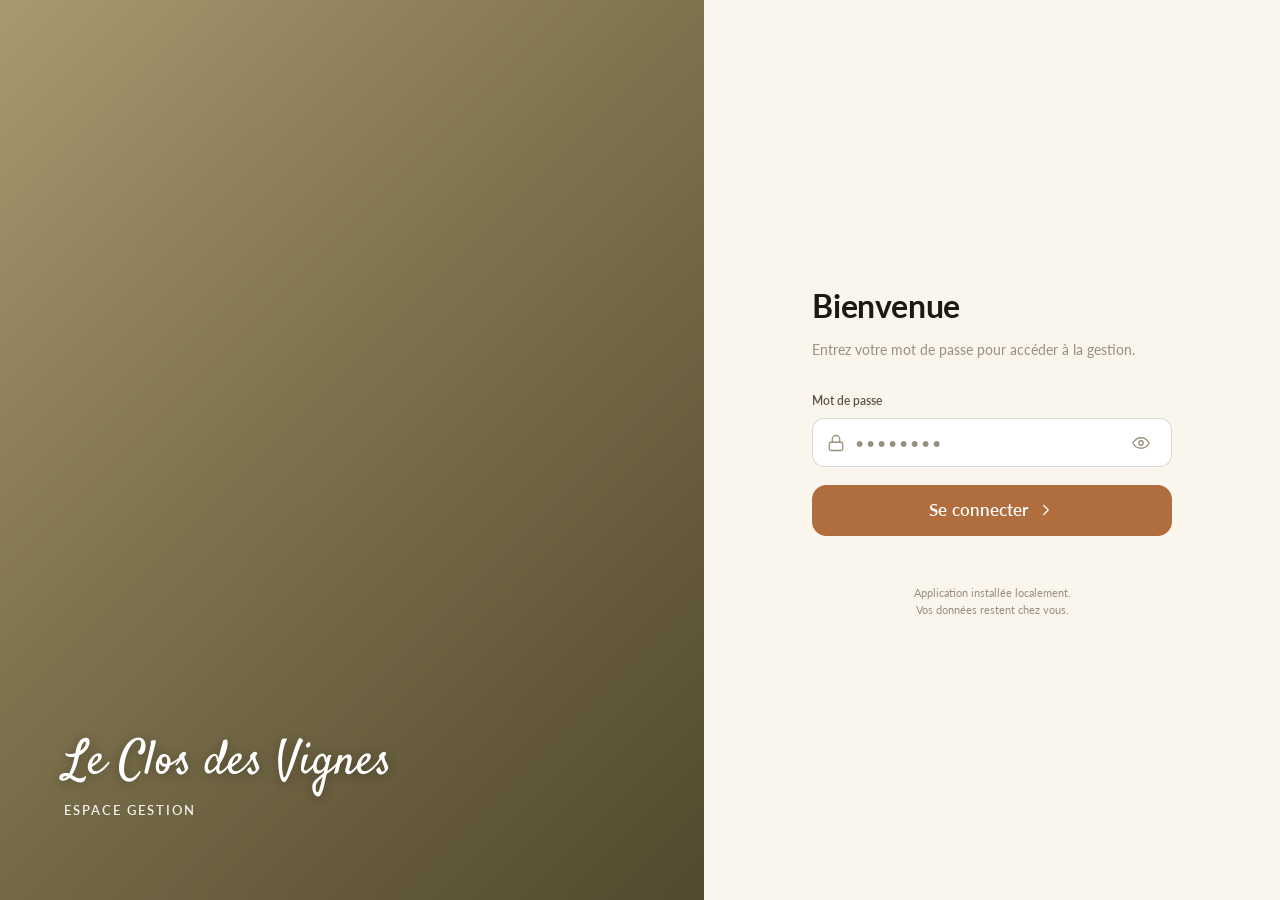
==== login.html @ d7082df6 "Phase B — performance: init DB unique, session lecture seule, CSS par page - ensure_database: flag _" ====
<!DOCTYPE html>
<html lang="fr">
  <head>
    <meta charset="UTF-8" />
    <meta name="viewport" content="width=device-width, initial-scale=1.0, viewport-fit=cover" />
    <title>Accès gestion</title>
    <link rel="icon" type="image/png" href="/favicon.png" />
    <link rel="apple-touch-icon" href="/favicon.png" />
    <meta name="apple-mobile-web-app-title" content="Le Clos des Vignes" />
    <script>document.documentElement.setAttribute('data-palette', localStorage.getItem('lcdv.palette') || 'vignes');</script>
    <link rel="preconnect" href="https://fonts.googleapis.com" />
    <link rel="preconnect" href="https://fonts.gstatic.com" crossorigin />
    <link href="https://fonts.googleapis.com/css2?family=Satisfy&family=Lato:wght@300;400;500;600;700;900&display=swap" rel="stylesheet" />
    <link rel="stylesheet" href="/css/tokens.css" />
    <link rel="stylesheet" href="/css/base.css" />
    <link rel="stylesheet" href="/css/components.css" />
    <link rel="stylesheet" href="/css/login.css" />
  </head>
  <body class="login-body">
    <div class="login-layout">
      <aside class="login-hero">
        <div class="login-hero-image" id="login-hero-image" aria-hidden="true"></div>
        <div class="login-hero-overlay" aria-hidden="true"></div>
        <div class="login-hero-content">
          <span class="brand login-hero-brand" id="login-property-name">Le Clos des Vignes</span>
          <p class="login-hero-eyebrow">Espace gestion</p>
        </div>
      </aside>
      <main class="login-main">
        <div class="login-card">
          <h1 class="login-title">Bienvenue</h1>
          <p class="login-meta">Entrez votre mot de passe pour accéder à la gestion.</p>
          <form id="login-form" class="login-form" autocomplete="on">
            <label class="field login-field">
              <span class="field-label">Mot de passe</span>
              <span class="login-password-wrap">
                <svg class="login-password-leading" width="18" height="18" viewBox="0 0 24 24" fill="none" stroke="currentColor" stroke-width="1.7" stroke-linecap="round" stroke-linejoin="round" aria-hidden="true"><rect x="3" y="11" width="18" height="11" rx="2"/><path d="M7 11V7a5 5 0 0110 0v4"/></svg>
                <input id="admin-password" type="password" autocomplete="current-password" required class="field-input login-password-input" placeholder="••••••••" />
                <button type="button" class="login-password-toggle" id="toggle-password" aria-label="Afficher le mot de passe">
                  <svg width="18" height="18" viewBox="0 0 24 24" fill="none" stroke="currentColor" stroke-width="1.7" stroke-linecap="round" stroke-linejoin="round" aria-hidden="true"><path d="M1 12s4-7 11-7 11 7 11 7-4 7-11 7-11-7-11-7z"/><circle cx="12" cy="12" r="3"/></svg>
                </button>
              </span>
            </label>
            <button class="btn btn-primary btn-lg btn-full" type="submit">
              <span>Se connecter</span>
              <svg width="18" height="18" viewBox="0 0 24 24" fill="none" stroke="currentColor" stroke-width="1.7" stroke-linecap="round" stroke-linejoin="round" aria-hidden="true"><path d="M9 6l6 6-6 6"/></svg>
            </button>
          </form>
          <p class="login-footnote">Application installée localement.<br />Vos données restent chez vous.</p>
        </div>
      </main>
    </div>
    <div id="toast" class="toast" aria-live="polite"></div>
    <script>
      const loginElements = {
        form: document.getElementById("login-form"),
        password: document.getElementById("admin-password"),
        togglePassword: document.getElementById("toggle-password"),
        toast: document.getElementById("toast"),
        propertyName: document.getElementById("login-property-name"),
        heroImage: document.getElementById("login-hero-image"),
      };

      let toastTimeoutId = null;
      function showLoginToast(message, isError = false) {
        loginElements.toast.textContent = message;
        loginElements.toast.classList.remove("is-error", "is-success");
        if (isError) loginElements.toast.classList.add("is-error");
        loginElements.toast.classList.add("visible");
        window.clearTimeout(toastTimeoutId);
        toastTimeoutId = window.setTimeout(() => {
          loginElements.toast.classList.remove("visible");
        }, 3200);
      }

      loginElements.togglePassword.addEventListener("click", () => {
        const isPwd = loginElements.password.type === "password";
        loginElements.password.type = isPwd ? "text" : "password";
        loginElements.togglePassword.setAttribute(
          "aria-label",
          isPwd ? "Masquer le mot de passe" : "Afficher le mot de passe",
        );
        loginElements.password.focus();
      });

      loginElements.form.addEventListener("submit", async (event) => {
        event.preventDefault();
        const response = await fetch("/api/login", {
          method: "POST",
          headers: { "Content-Type": "application/json" },
          body: JSON.stringify({ password: loginElements.password.value }),
        });
        const data = await response.json();
        if (!response.ok) {
          showLoginToast(data.error || "Accès refusé.", true);
          return;
        }
        window.location.replace("/gestion/app");
      });

      // Fetch the public site identity for branding (best-effort)
      fetch("/api/public-site")
        .then((r) => (r.ok ? r.json() : null))
        .then((data) => {
          if (!data) return;
          if (data.propertyName) {
            loginElements.propertyName.textContent = data.propertyName;
            document.title = `${data.propertyName} — Accès gestion`;
          }
          const hero = data.site?.heroImageUrl;
          if (hero) loginElements.heroImage.style.backgroundImage = `url("${hero}")`;
          const headingFont = data.site?.headingFont;
          const bodyFont = data.site?.bodyFont;
          // (font swap deferred to admin shell — keep defaults here for speed)
        })
        .catch(() => {});
    </script>
  </body>
</html>
---- css/tokens.css ----
/* ════════════════════════════════════════════════════════════════════════
   Le Clos des Vignes — Design tokens & base styles
   À coller en haut de styles.css.
   Palette par défaut : "Vignes & pierre claire" (terre cuite).
   ════════════════════════════════════════════════════════════════════════ */

:root {
  /* ── Surfaces ─────────────────────────────────────────────────────── */
  --paper:        #faf6ee;
  --paper-2:      #f3ecdb;
  --surface:      #ffffff;

  /* ── Ink (texte) ──────────────────────────────────────────────────── */
  --ink:          #1d1814;
  --ink-2:        #5d5346;
  --ink-3:        #98907e;

  /* ── Structure ────────────────────────────────────────────────────── */
  --rule:         rgba(29, 24, 20, 0.08);
  --rule-strong:  rgba(29, 24, 20, 0.16);

  /* ── Accent — terre cuite (palette vignes par défaut) ────────────── */
  --accent:        #b06d3d;
  --accent-deep:   #8b5128;
  --accent-soft:   #f1e0cc;
  --accent-tint:   #f7ead9;

  /* ── Signaux ──────────────────────────────────────────────────────── */
  --positive:       #6a8a5f;
  --positive-deep:  #446a3b;
  --positive-tint:  #e8efe1;
  --pending:        #c08f3a;
  --pending-deep:   #7a5a18;
  --pending-tint:   #f7ecd5;
  --danger:         #b54c3e;
  --danger-deep:    #7e2d22;
  --danger-tint:    #f4dad6;

  /* ── Ombres ───────────────────────────────────────────────────────── */
  --shadow-card:    0 1px 2px rgba(29, 24, 20, .05), 0 4px 14px rgba(29, 24, 20, .05);
  --shadow-float:   0 4px 22px rgba(29, 24, 20, .14);
  --shadow-sticky:  0 -4px 14px rgba(29, 24, 20, .06);

  /* ── Rayons ───────────────────────────────────────────────────────── */
  --r-sm:    8px;
  --r-md:   10px;
  --r-lg:   14px;
  --r-xl:   24px;
  --r-pill: 999px;

  /* ── Typographie ──────────────────────────────────────────────────── */
  --font-heading: 'Satisfy', 'Brush Script MT', cursive;
  --font-body:    'Lato', system-ui, -apple-system, BlinkMacSystemFont, sans-serif;
  --font-mono:    ui-monospace, 'SFMono-Regular', Menlo, monospace;

  /* ── Espacements (grille 4 px) ────────────────────────────────────── */
  --s-1:  4px;
  --s-2:  8px;
  --s-3:  12px;
  --s-4:  16px;
  --s-5:  20px;
  --s-6:  24px;
  --s-7:  32px;
  --s-8:  40px;
  --s-9:  48px;
  --s-10: 64px;

  --public-hero-fallback:
    linear-gradient(135deg, var(--accent-soft) 0%, var(--accent-deep) 100%);
  --public-room-fallback-0:
    linear-gradient(135deg, var(--accent-soft) 0%, var(--accent) 100%);
  --public-room-fallback-1:
    linear-gradient(135deg, var(--paper-2) 0%, var(--accent-soft) 100%);
  --public-room-fallback-2:
    linear-gradient(135deg, var(--accent-tint) 0%, var(--accent-deep) 100%);
  --public-room-fallback-3:
    linear-gradient(135deg, var(--surface) 0%, var(--accent-soft) 100%);
  --public-room-fallback-4:
    linear-gradient(135deg, var(--accent) 0%, var(--accent-deep) 100%);
  --public-gite-fallback:
    linear-gradient(135deg, var(--paper-2) 0%, var(--accent-soft) 100%);
  --public-confirmation-fallback:
    linear-gradient(135deg, var(--accent-tint) 0%, var(--accent) 100%);
}

/* ── Palettes alternatives (Paramètres → Design vitrine) ─────────────── */
[data-palette="cognac"] {
  --accent: #8a5532; --accent-deep: #6e3d1c;
  --accent-soft: #e6cdb2; --accent-tint: #f1e3d3;
}
[data-palette="sauge"] {
  --accent: #7a9572; --accent-deep: #566f50;
  --accent-soft: #d6e0cf; --accent-tint: #e9efe5;
}
[data-palette="lin"] {
  --accent: #a37d4e; --accent-deep: #7a5a35;
  --accent-soft: #e7d4b6; --accent-tint: #f3e8d6;
}
---- css/base.css ----
/* ════════════════════════════════════════════════════════════════════════
   Reset léger + base
   ════════════════════════════════════════════════════════════════════════ */

*, *::before, *::after { box-sizing: border-box; }

html, body {
  margin: 0; padding: 0;
  background: var(--paper);
  color: var(--ink);
  font-family: var(--font-body);
  font-size: 15px;
  line-height: 1.55;
  -webkit-font-smoothing: antialiased;
  -moz-osx-font-smoothing: grayscale;
}

h1, h2, h3, h4, h5, h6 {
  margin: 0;
  letter-spacing: -0.2px;
  color: var(--ink);
}

button, input, textarea, select {
  font-family: inherit;
}

a { color: inherit; }

/* ── Utilitaires partagés (admin + vitrine + login) ──────────────────── */
.is-hidden { display: none !important; }
.divider { height: 1px; background: var(--rule); }

/* ── Helpers texte ──────────────────────────────────────────────────── */
.brand { font-family: var(--font-heading); font-weight: 400; line-height: 1; }
.mono  { font-family: var(--font-mono); }

.eyebrow {
  font-size: 11px;
  font-weight: 700;
  color: var(--ink-3);
  text-transform: uppercase;
  letter-spacing: 1.4px;
}

.meta { font-size: 13px; color: var(--ink-3); }
---- css/components.css ----
/* ════════════════════════════════════════════════════════════════════════
   Boutons
   ════════════════════════════════════════════════════════════════════════ */

.btn {
  display: inline-flex;
  align-items: center;
  justify-content: center;
  gap: var(--s-2);
  padding: 10px 16px;
  font-size: 15px;
  font-weight: 600;
  line-height: 1.2;
  letter-spacing: 0.1px;
  border-radius: var(--r-md);
  border: 1px solid transparent;
  cursor: pointer;
  transition: transform .12s ease, box-shadow .15s ease, background .15s ease;
  white-space: nowrap;
}
.btn:active { transform: scale(.97); }
.btn:disabled { opacity: .55; cursor: not-allowed; }

.btn-sm  { padding: 6px 10px;  font-size: 13px; border-radius: var(--r-sm); }
.btn-md  { padding: 10px 16px; font-size: 15px; }
.btn-lg  { padding: 14px 20px; font-size: 17px; border-radius: var(--r-lg); }
.btn-full { width: 100%; }

.btn-primary       { background: var(--accent);      color: #fff;               border-color: var(--accent); }
.btn-primary:hover { background: var(--accent-deep); border-color: var(--accent-deep); }
.btn-secondary     { background: var(--surface);     color: var(--ink);         border-color: var(--rule-strong); }
.btn-secondary:hover { background: var(--paper-2); }
.btn-ghost         { background: transparent;        color: var(--ink); }
.btn-ghost:hover   { background: var(--paper-2); }
.btn-danger        { background: transparent;        color: var(--danger);      border-color: rgba(181, 76, 62, .35); }
.btn-danger:hover  { background: var(--danger-tint); }
.btn-positive      { background: var(--positive);    color: #fff;               border-color: var(--positive); }
.btn-positive:hover{ background: var(--positive-deep); border-color: var(--positive-deep); }
.btn-accent-soft   { background: var(--accent-soft); color: var(--accent-deep); }
.btn-accent-soft:hover { background: var(--accent-tint); }

.btn .icon { width: 1.1em; height: 1.1em; flex-shrink: 0; }

/* ════════════════════════════════════════════════════════════════════════
   Cartes
   ════════════════════════════════════════════════════════════════════════ */

.card {
  background: var(--surface);
  border: 1px solid var(--rule);
  border-radius: var(--r-lg);
  box-shadow: var(--shadow-card);
  padding: var(--s-4);
}

.card-flush { padding: 0; }
.card-padded-sm { padding: var(--s-3); }
.card-padded-lg { padding: var(--s-6); }

.card-accent { border-color: rgba(176, 109, 61, .35); }

/* ════════════════════════════════════════════════════════════════════════
   Pills / badges
   ════════════════════════════════════════════════════════════════════════ */

.pill {
  display: inline-flex;
  align-items: center;
  gap: 4px;
  font-size: 11.5px;
  font-weight: 600;
  padding: 3px 8px;
  border-radius: var(--r-pill);
  border: 1px solid var(--rule);
  background: var(--paper-2);
  color: var(--ink-2);
  line-height: 1.2;
  letter-spacing: 0.1px;
  white-space: nowrap;
}
.pill-md { font-size: 13px; padding: 4px 10px; }
.pill-lg { font-size: 14px; padding: 6px 14px; }

.pill-accent       { background: var(--accent-soft);   color: var(--accent-deep);  border-color: transparent; }
.pill-accent-solid { background: var(--accent);        color: #fff;                border-color: var(--accent); }
.pill-positive     { background: var(--positive-tint); color: var(--positive-deep); border-color: transparent; }
.pill-pending      { background: var(--pending-tint);  color: var(--pending-deep); border-color: transparent; }
.pill-danger       { background: var(--danger-tint);   color: var(--danger-deep);  border-color: transparent; }
.pill-outline      { background: transparent;          color: var(--ink-2);        border-color: var(--rule-strong); }

.pill-dot { width: 6px; height: 6px; border-radius: 3px; background: currentColor; opacity: .9; }

/* ════════════════════════════════════════════════════════════════════════
   Champs (inputs)
   ════════════════════════════════════════════════════════════════════════ */

.field {
  display: block;
}
.field-label {
  display: block;
  font-size: 12px;
  font-weight: 600;
  color: var(--ink-2);
  margin-bottom: var(--s-2);
}
.field-input,
.field-textarea,
.field-select {
  width: 100%;
  padding: 11px 14px;
  background: var(--surface);
  border: 1px solid var(--rule-strong);
  border-radius: var(--r-md);
  font-size: 15px;
  color: var(--ink);
  font-family: inherit;
}
.field-input::placeholder { color: var(--ink-3); }
.field-input:focus,
.field-textarea:focus,
.field-select:focus {
  outline: 2px solid var(--accent);
  outline-offset: -1px;
  border-color: var(--accent);
}
.field-textarea {
  min-height: 70px;
  resize: vertical;
  line-height: 1.5;
}
.field-suffix {
  position: relative;
}
.field-suffix .field-input { padding-right: 40px; }
.field-suffix .field-suffix-icon {
  position: absolute; right: 14px; top: 50%; transform: translateY(-50%);
  color: var(--ink-3); pointer-events: none;
}

/* ════════════════════════════════════════════════════════════════════════
   Alert cards
   ════════════════════════════════════════════════════════════════════════ */

.alert-card {
  background: var(--surface);
  border: 1px solid var(--rule);
  border-radius: var(--r-lg);
  box-shadow: var(--shadow-card);
  overflow: hidden;
}
.alert-card.is-accent { border-color: rgba(176, 109, 61, .35); }

.alert-card-body { display: flex; padding: 14px; gap: 12px; }

.alert-card-icon {
  width: 40px; height: 40px; border-radius: var(--r-md);
  display: flex; align-items: center; justify-content: center; flex-shrink: 0;
}
.alert-card-icon.tone-urgent   { background: var(--danger-tint);   color: var(--danger-deep); }
.alert-card-icon.tone-pending  { background: var(--pending-tint);  color: var(--pending-deep); }
.alert-card-icon.tone-accent   { background: var(--accent-tint);   color: var(--accent-deep); }
.alert-card-icon.tone-positive { background: var(--positive-tint); color: var(--positive-deep); }
.alert-card-icon.tone-neutral  { background: var(--paper-2);       color: var(--ink-2); }

.alert-card-content { flex: 1; min-width: 0; }
.alert-card-title   { font-size: 15px; font-weight: 700; line-height: 1.3; }
.alert-card-body-text { font-size: 13px; color: var(--ink-2); margin-top: 4px; line-height: 1.4; }
.alert-card-meta {
  font-size: 11px; color: var(--ink-3); margin-top: 6px;
  font-weight: 600; text-transform: uppercase; letter-spacing: 0.8px;
}

.alert-actions {
  border-top: 1px solid var(--rule);
  display: flex;
}
.alert-action {
  flex: 1;
  padding: 12px 14px;
  font-weight: 600;
  font-size: 14px;
  background: transparent;
  border: none;
  cursor: pointer;
  color: var(--ink-2);
  font-family: inherit;
}
.alert-action.is-primary { color: var(--accent); font-weight: 700; }
.alert-action + .alert-action { border-left: 1px solid var(--rule); }

/* ════════════════════════════════════════════════════════════════════════
   Filter chips
   ════════════════════════════════════════════════════════════════════════ */

.chips {
  display: flex;
  gap: 6px;
  overflow-x: auto;
  scrollbar-width: none;
  -webkit-overflow-scrolling: touch;
  padding-bottom: 4px;
}
.chips::-webkit-scrollbar { display: none; }

.chip {
  flex-shrink: 0;
  padding: 7px 14px;
  background: var(--surface);
  color: var(--ink-2);
  border: 1px solid var(--rule);
  border-radius: var(--r-pill);
  font-size: 13px; font-weight: 600;
  font-family: inherit;
  cursor: pointer;
  display: inline-flex; align-items: center; gap: 6px;
}
.chip.is-active {
  background: var(--ink);
  color: #fff;
  border-color: var(--ink);
}
.chip-count {
  font-size: 10px; padding: 1px 6px; border-radius: var(--r-sm);
  background: var(--accent); color: #fff;
}
.chip.is-active .chip-count { background: #fff; color: var(--ink); }

/* ════════════════════════════════════════════════════════════════════════
   Stepper
   ════════════════════════════════════════════════════════════════════════ */

.stepper {
  display: inline-flex; align-items: center; gap: 12px;
}
.stepper-btn {
  width: 32px; height: 32px; border-radius: 16px;
  border: 1px solid var(--rule-strong); background: var(--surface);
  display: flex; align-items: center; justify-content: center;
  cursor: pointer; color: var(--ink-2);
  font-size: 18px; line-height: 1;
  font-family: inherit;
}
.stepper-btn:disabled { opacity: .4; cursor: not-allowed; }
.stepper-value {
  min-width: 32px; text-align: center; font-size: 17px; font-weight: 600;
}

/* ════════════════════════════════════════════════════════════════════════
   Toast — base partagée (vitrine + login). L'admin surcharge via
   `.admin-body .toast` (plus spécifique), donc son rendu reste inchangé.
   ════════════════════════════════════════════════════════════════════════ */
.toast {
  position: fixed;
  bottom: calc(env(safe-area-inset-bottom, 0) + 24px);
  left: 50%;
  transform: translateX(-50%) translateY(20px);
  background: var(--ink);
  color: #fff;
  padding: 12px 18px;
  border-radius: var(--r-md);
  font-size: 14px;
  font-weight: 500;
  box-shadow: var(--shadow-float);
  opacity: 0;
  pointer-events: none;
  transition: opacity .2s, transform .2s;
  z-index: 100;
}
.toast.visible,
.toast.is-visible {
  opacity: 1;
  transform: translateX(-50%) translateY(0);
}
.toast.is-error { background: var(--danger); }
.toast.is-success { background: var(--positive); }
---- css/login.css ----
/* ════════════════════════════════════════════════════════════════════════
   Login page (Phase 4)
   ════════════════════════════════════════════════════════════════════════ */

.login-body {
  display: block;
  margin: 0;
  padding: 0;
  width: 100%;
  overflow-x: hidden;
  background: var(--paper);
  color: var(--ink);
  font-family: var(--font-body);
  min-height: 100vh;
  min-height: 100dvh;
}

.login-layout {
  display: flex;
  flex-direction: column;
  width: 100%;
  min-height: 100vh;
  min-height: 100dvh;
}

.login-hero {
  position: relative;
  height: 280px;
  overflow: hidden;
  flex-shrink: 0;
  background: linear-gradient(135deg, #b8a87a 0%, #94864f 100%);
}
.login-hero-image {
  position: absolute;
  inset: 0;
  background-size: cover;
  background-position: center;
}
.login-hero-overlay {
  position: absolute;
  inset: 0;
  background: linear-gradient(180deg, rgba(29,24,20,0) 0%, rgba(250,246,238,1) 100%);
}
.login-hero-content {
  position: absolute;
  top: 60px;
  left: 0;
  right: 0;
  text-align: center;
  color: #fff;
  z-index: 1;
}
.login-hero-brand {
  font-size: 36px;
  color: #fff;
  text-shadow: 0 2px 12px rgba(0,0,0,.3);
}
.login-hero-eyebrow {
  margin: 8px 0 0;
  font-size: 12px;
  font-weight: 600;
  text-transform: uppercase;
  letter-spacing: 2px;
  opacity: 0.85;
}

.login-main {
  flex: 1;
  padding: 0 24px 32px;
  margin-top: -40px;
  display: flex;
  flex-direction: column;
  justify-content: flex-start;
  position: relative;
  z-index: 2;
}

.login-card {
  background: var(--surface);
  border: 1px solid var(--rule);
  border-radius: var(--r-lg);
  box-shadow: var(--shadow-card);
  padding: 24px;
  max-width: 440px;
  width: 100%;
  margin: 0 auto;
}

.login-title {
  margin: 0;
  font-size: 22px;
  font-weight: 700;
  letter-spacing: -0.2px;
  color: var(--ink);
}

.login-meta {
  margin: 4px 0 0;
  font-size: 14px;
  line-height: 1.5;
  color: var(--ink-3);
}

.login-form {
  margin-top: 22px;
  display: flex;
  flex-direction: column;
  gap: 18px;
}

.login-field { display: block; }

.login-password-wrap {
  display: flex;
  align-items: center;
  gap: 10px;
  padding: 0 12px;
  background: var(--surface);
  border: 1px solid var(--rule-strong);
  border-radius: var(--r-md);
}
.login-password-wrap:focus-within {
  outline: 2px solid var(--accent);
  outline-offset: -1px;
  border-color: var(--accent);
}
.login-password-leading {
  color: var(--ink-3);
  flex-shrink: 0;
}
.login-password-input {
  flex: 1;
  border: none;
  background: transparent;
  padding: 12px 0;
  font-size: 16px;
  color: var(--ink);
  letter-spacing: 2px;
  font-family: inherit;
}
.login-password-input:focus { outline: none; }
.login-password-input::placeholder {
  color: var(--ink-3);
  letter-spacing: 2px;
}
.login-password-toggle {
  display: inline-flex;
  align-items: center;
  justify-content: center;
  width: 32px;
  height: 32px;
  border: none;
  background: transparent;
  color: var(--ink-3);
  cursor: pointer;
  border-radius: 8px;
  flex-shrink: 0;
}
.login-password-toggle:hover { color: var(--ink); background: var(--paper-2); }

.login-footnote {
  text-align: center;
  margin: 32px 0 0;
  font-size: 11px;
  line-height: 1.6;
  color: var(--ink-3);
}

/* Desktop ─────────────────────────────────────────────────────────── */
@media (min-width: 1024px) {
  .login-layout {
    display: grid;
    grid-template-columns: minmax(420px, 1.1fr) minmax(420px, 0.9fr);
    min-height: 100vh;
    min-height: 100dvh;
  }
  .login-hero {
    height: auto;
    min-width: 0;
  }
  .login-hero-overlay {
    background: linear-gradient(135deg, rgba(29,24,20,.1) 0%, rgba(29,24,20,.55) 100%);
  }
  .login-hero-content {
    top: auto;
    bottom: 80px;
    left: 64px;
    right: auto;
    text-align: left;
    max-width: 480px;
  }
  .login-hero-brand { font-size: 48px; }
  .login-hero-eyebrow { font-size: 13px; margin-top: 14px; opacity: 0.9; }

  .login-main {
    padding: 0 64px;
    margin-top: 0;
    align-items: center;
    justify-content: center;
    background: var(--paper);
    min-width: 0;
  }
  .login-card {
    padding: 0;
    background: transparent;
    border: none;
    box-shadow: none;
    max-width: 360px;
  }
  .login-title { font-size: 32px; }
  .login-meta { margin-top: 8px; font-size: 14px; }
  .login-form { margin-top: 32px; }
  .login-password-wrap { padding: 0 14px; border-radius: 12px; }
  .login-password-input { padding: 14px 0; }
  .login-footnote { margin-top: 48px; }
}
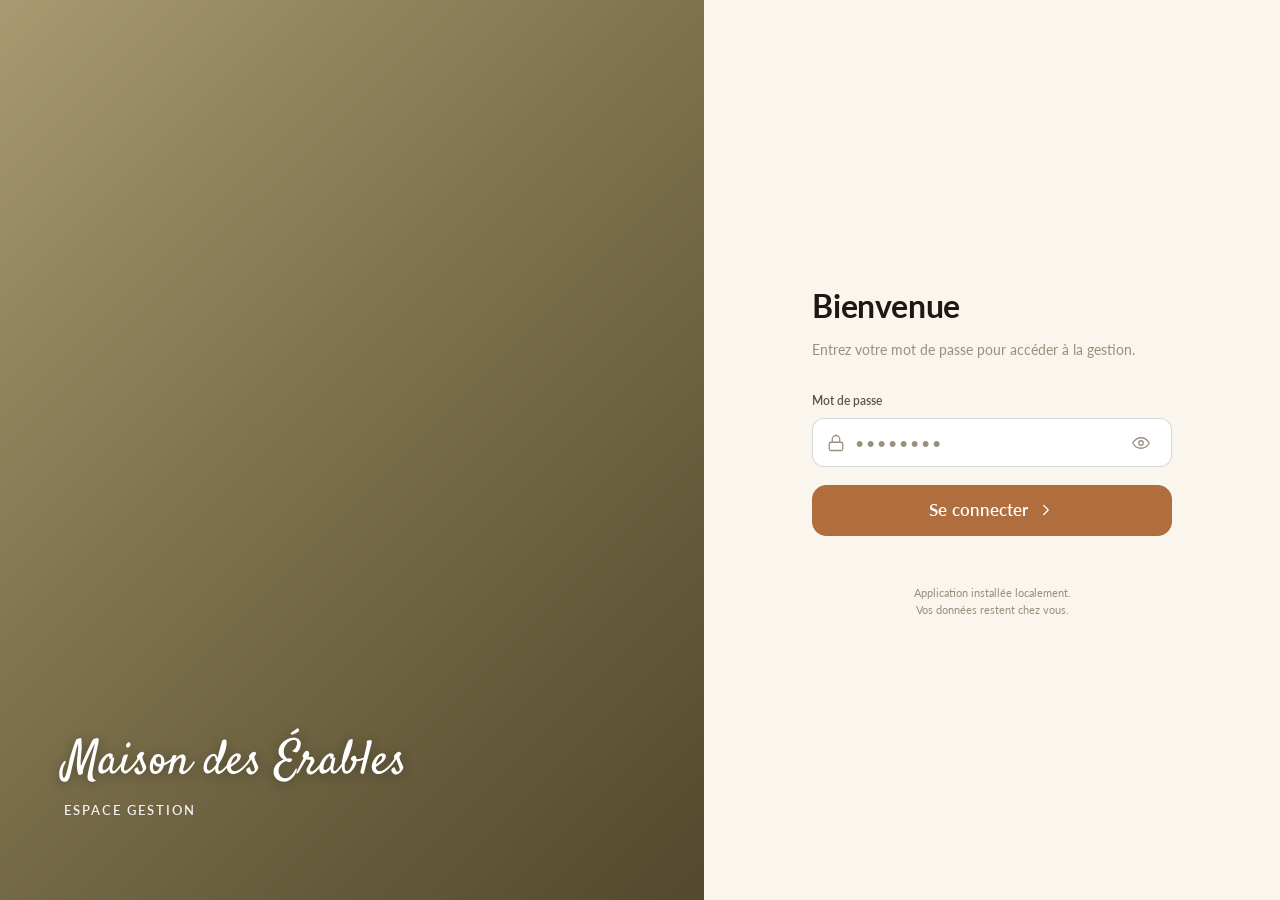
==== commit 807654a1: "Phase B — performance: init DB unique, session lecture seule, CSS par page - ensure_database: flag _" ====
--- a/login.html
+++ b/login.html
@@ -6,8 +6,8 @@
     <title>Accès gestion</title>
     <link rel="icon" type="image/png" href="/favicon.png" />
     <link rel="apple-touch-icon" href="/favicon.png" />
-    <meta name="apple-mobile-web-app-title" content="Le Clos des Vignes" />
-    <script>document.documentElement.setAttribute('data-palette', localStorage.getItem('lcdv.palette') || 'vignes');</script>
+    <meta name="apple-mobile-web-app-title" content="Maison des Érables" />
+    <script>document.documentElement.setAttribute('data-palette', localStorage.getItem('gestion-gite.palette') || 'vignes');</script>
     <link rel="preconnect" href="https://fonts.googleapis.com" />
     <link rel="preconnect" href="https://fonts.gstatic.com" crossorigin />
     <link href="https://fonts.googleapis.com/css2?family=Satisfy&family=Lato:wght@300;400;500;600;700;900&display=swap" rel="stylesheet" />
@@ -22,7 +22,7 @@
         <div class="login-hero-image" id="login-hero-image" aria-hidden="true"></div>
         <div class="login-hero-overlay" aria-hidden="true"></div>
         <div class="login-hero-content">
-          <span class="brand login-hero-brand" id="login-property-name">Le Clos des Vignes</span>
+          <span class="brand login-hero-brand" id="login-property-name">Maison des Érables</span>
           <p class="login-hero-eyebrow">Espace gestion</p>
         </div>
       </aside>
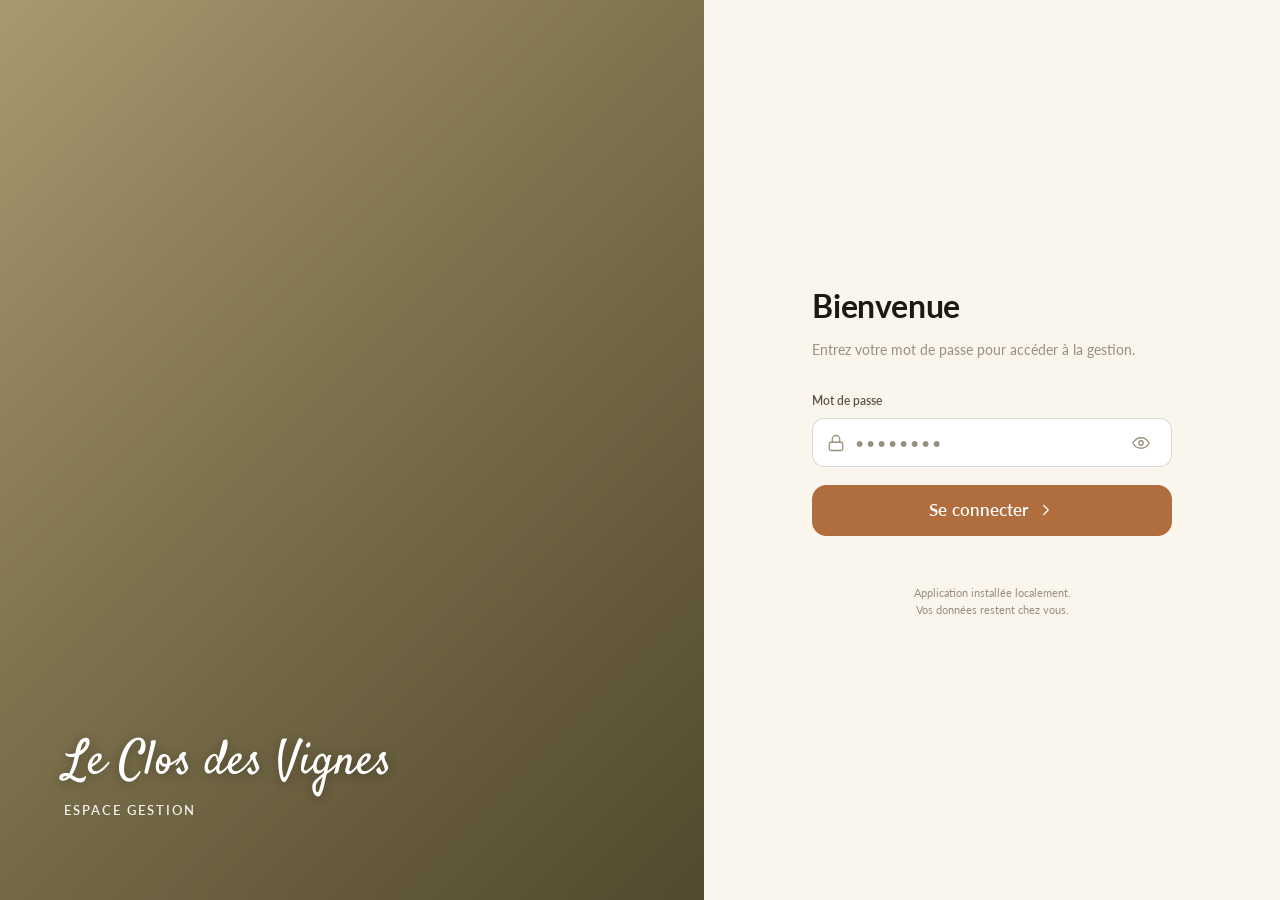
==== commit c948ef83: "Phase B — performance: init DB unique, session lecture seule, CSS par page - ensure_database: flag _" ====
--- a/login.html
+++ b/login.html
@@ -6,8 +6,8 @@
     <title>Accès gestion</title>
     <link rel="icon" type="image/png" href="/favicon.png" />
     <link rel="apple-touch-icon" href="/favicon.png" />
-    <meta name="apple-mobile-web-app-title" content="Maison des Érables" />
-    <script>document.documentElement.setAttribute('data-palette', localStorage.getItem('gestion-gite.palette') || 'vignes');</script>
+    <meta name="apple-mobile-web-app-title" content="Le Clos des Vignes" />
+    <script>document.documentElement.setAttribute('data-palette', localStorage.getItem('lcdv.palette') || 'vignes');</script>
     <link rel="preconnect" href="https://fonts.googleapis.com" />
     <link rel="preconnect" href="https://fonts.gstatic.com" crossorigin />
     <link href="https://fonts.googleapis.com/css2?family=Satisfy&family=Lato:wght@300;400;500;600;700;900&display=swap" rel="stylesheet" />
@@ -22,7 +22,7 @@
         <div class="login-hero-image" id="login-hero-image" aria-hidden="true"></div>
         <div class="login-hero-overlay" aria-hidden="true"></div>
         <div class="login-hero-content">
-          <span class="brand login-hero-brand" id="login-property-name">Maison des Érables</span>
+          <span class="brand login-hero-brand" id="login-property-name">Le Clos des Vignes</span>
           <p class="login-hero-eyebrow">Espace gestion</p>
         </div>
       </aside>
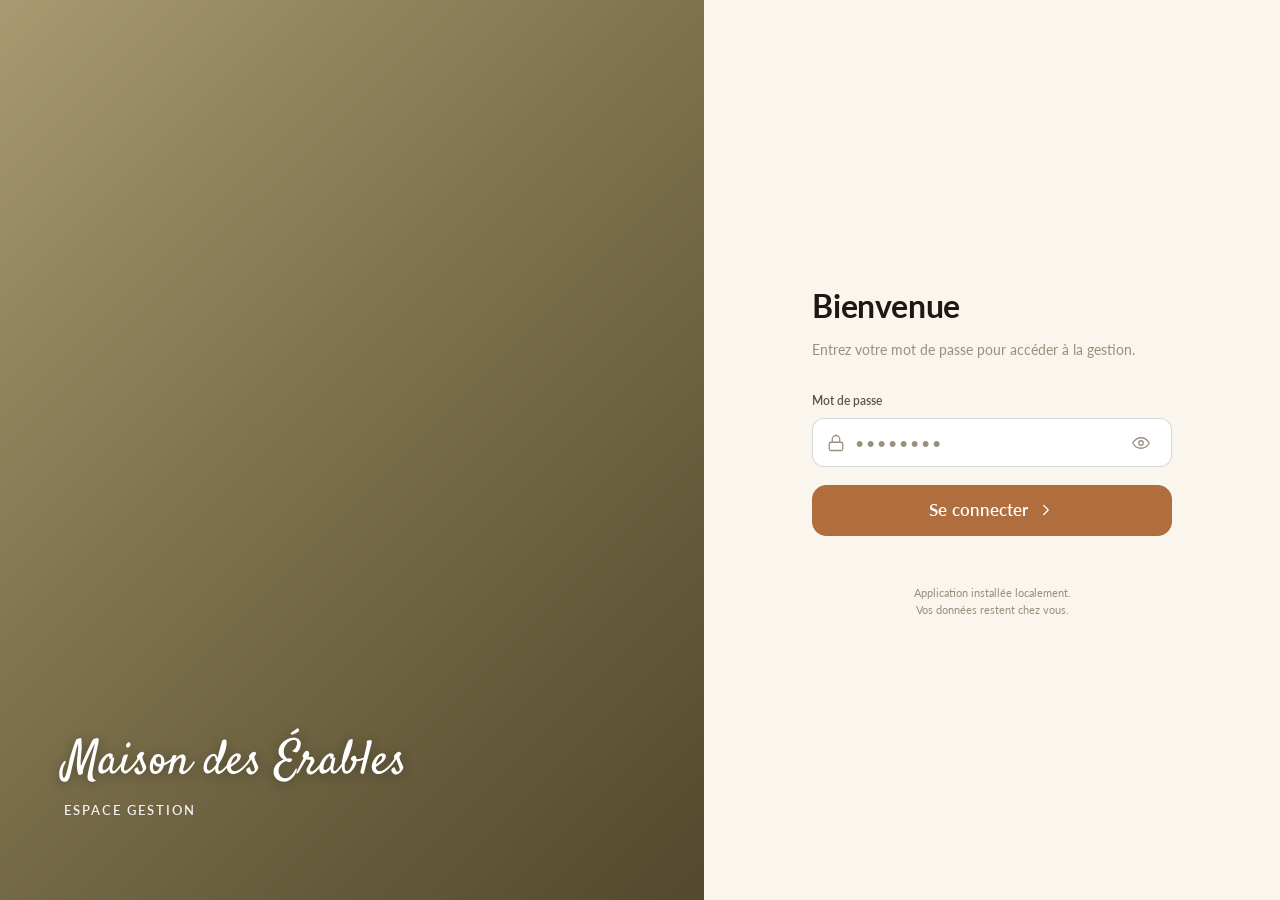
==== commit 841913d1: "Merge pull request #3 from BenCorb/audit-fixes Audit fixes" ====
--- a/login.html
+++ b/login.html
@@ -6,8 +6,8 @@
     <title>Accès gestion</title>
     <link rel="icon" type="image/png" href="/favicon.png" />
     <link rel="apple-touch-icon" href="/favicon.png" />
-    <meta name="apple-mobile-web-app-title" content="Le Clos des Vignes" />
-    <script>document.documentElement.setAttribute('data-palette', localStorage.getItem('lcdv.palette') || 'vignes');</script>
+    <meta name="apple-mobile-web-app-title" content="Maison des Érables" />
+    <script>document.documentElement.setAttribute('data-palette', localStorage.getItem('gestion-gite.palette') || 'vignes');</script>
     <link rel="preconnect" href="https://fonts.googleapis.com" />
     <link rel="preconnect" href="https://fonts.gstatic.com" crossorigin />
     <link href="https://fonts.googleapis.com/css2?family=Satisfy&family=Lato:wght@300;400;500;600;700;900&display=swap" rel="stylesheet" />
@@ -22,7 +22,7 @@
         <div class="login-hero-image" id="login-hero-image" aria-hidden="true"></div>
         <div class="login-hero-overlay" aria-hidden="true"></div>
         <div class="login-hero-content">
-          <span class="brand login-hero-brand" id="login-property-name">Le Clos des Vignes</span>
+          <span class="brand login-hero-brand" id="login-property-name">Maison des Érables</span>
           <p class="login-hero-eyebrow">Espace gestion</p>
         </div>
       </aside>
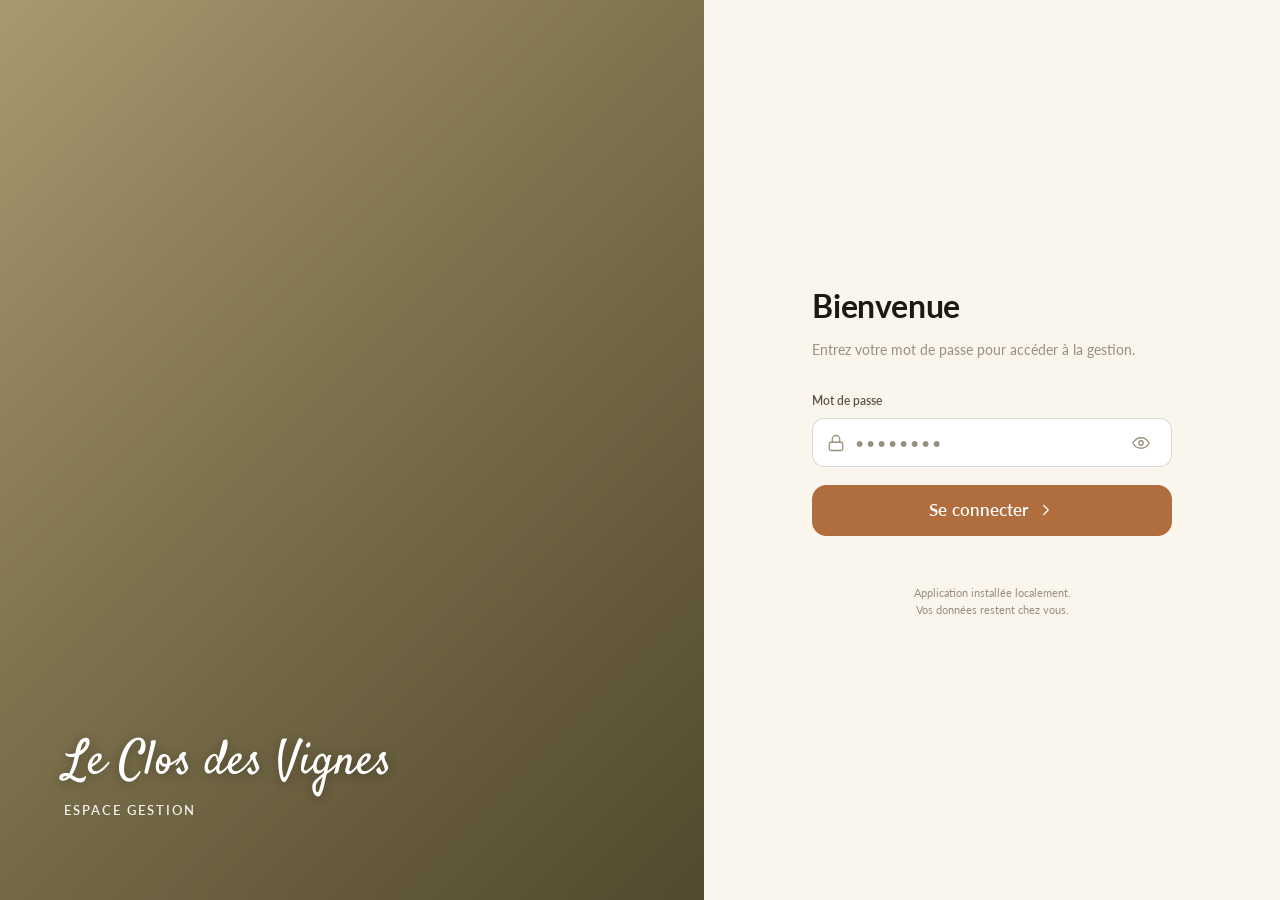
==== commit 140607f0: "Merge pull request #3 from BenCorb/audit-fixes Audit fixes" ====
--- a/login.html
+++ b/login.html
@@ -6,8 +6,8 @@
     <title>Accès gestion</title>
     <link rel="icon" type="image/png" href="/favicon.png" />
     <link rel="apple-touch-icon" href="/favicon.png" />
-    <meta name="apple-mobile-web-app-title" content="Maison des Érables" />
-    <script>document.documentElement.setAttribute('data-palette', localStorage.getItem('gestion-gite.palette') || 'vignes');</script>
+    <meta name="apple-mobile-web-app-title" content="Le Clos des Vignes" />
+    <script>document.documentElement.setAttribute('data-palette', localStorage.getItem('lcdv.palette') || 'vignes');</script>
     <link rel="preconnect" href="https://fonts.googleapis.com" />
     <link rel="preconnect" href="https://fonts.gstatic.com" crossorigin />
     <link href="https://fonts.googleapis.com/css2?family=Satisfy&family=Lato:wght@300;400;500;600;700;900&display=swap" rel="stylesheet" />
@@ -22,7 +22,7 @@
         <div class="login-hero-image" id="login-hero-image" aria-hidden="true"></div>
         <div class="login-hero-overlay" aria-hidden="true"></div>
         <div class="login-hero-content">
-          <span class="brand login-hero-brand" id="login-property-name">Maison des Érables</span>
+          <span class="brand login-hero-brand" id="login-property-name">Le Clos des Vignes</span>
           <p class="login-hero-eyebrow">Espace gestion</p>
         </div>
       </aside>
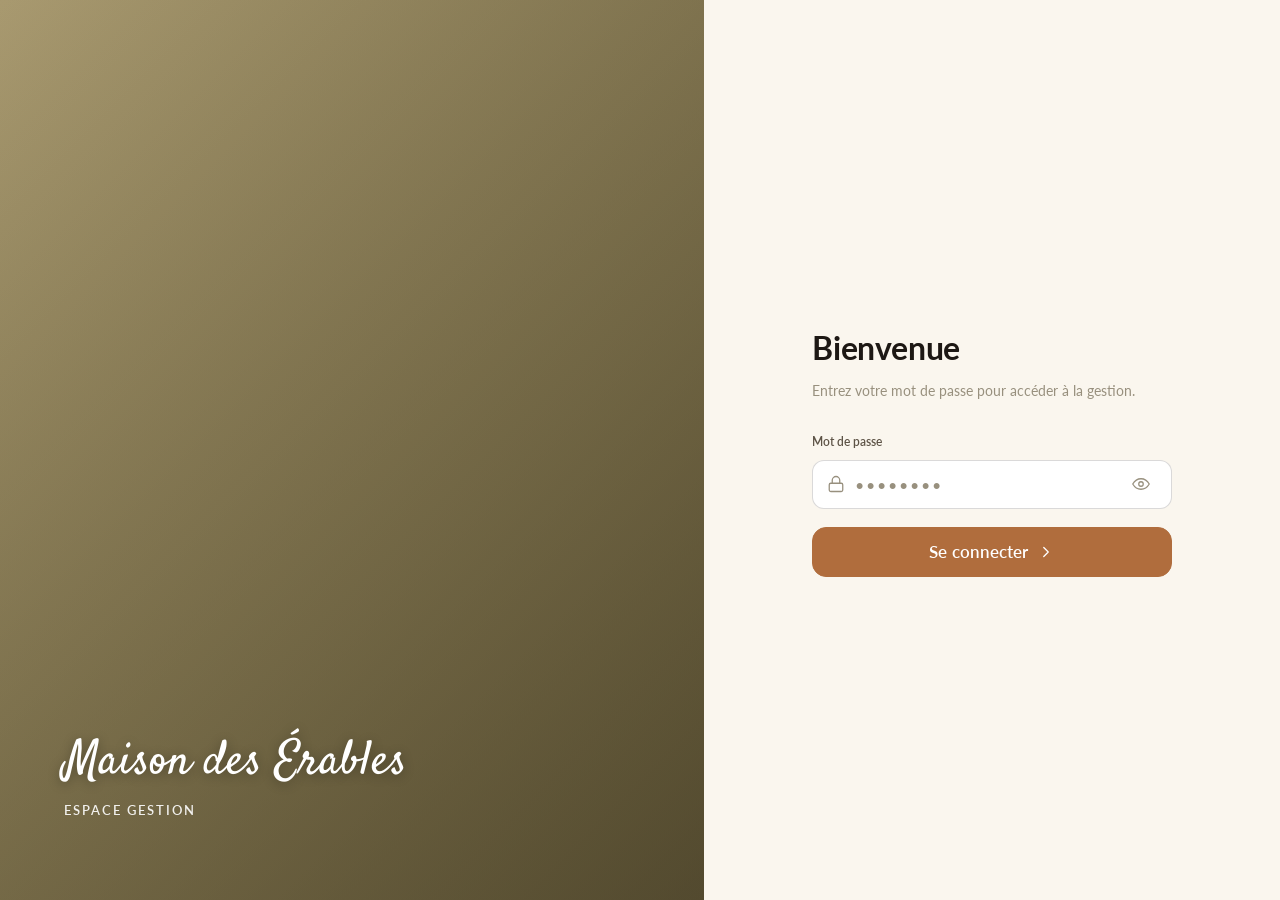
==== commit 3f6c85b4: "Update login.html" ====
--- a/login.html
+++ b/login.html
@@ -6,8 +6,8 @@
     <title>Accès gestion</title>
     <link rel="icon" type="image/png" href="/favicon.png" />
     <link rel="apple-touch-icon" href="/favicon.png" />
-    <meta name="apple-mobile-web-app-title" content="Le Clos des Vignes" />
-    <script>document.documentElement.setAttribute('data-palette', localStorage.getItem('lcdv.palette') || 'vignes');</script>
+    <meta name="apple-mobile-web-app-title" content="Maison des Érables" />
+    <script>document.documentElement.setAttribute('data-palette', localStorage.getItem('gestion-gite.palette') || 'vignes');</script>
     <link rel="preconnect" href="https://fonts.googleapis.com" />
     <link rel="preconnect" href="https://fonts.gstatic.com" crossorigin />
     <link href="https://fonts.googleapis.com/css2?family=Satisfy&family=Lato:wght@300;400;500;600;700;900&display=swap" rel="stylesheet" />
@@ -22,7 +22,7 @@
         <div class="login-hero-image" id="login-hero-image" aria-hidden="true"></div>
         <div class="login-hero-overlay" aria-hidden="true"></div>
         <div class="login-hero-content">
-          <span class="brand login-hero-brand" id="login-property-name">Le Clos des Vignes</span>
+          <span class="brand login-hero-brand" id="login-property-name">Maison des Érables</span>
           <p class="login-hero-eyebrow">Espace gestion</p>
         </div>
       </aside>
@@ -46,7 +46,6 @@
               <svg width="18" height="18" viewBox="0 0 24 24" fill="none" stroke="currentColor" stroke-width="1.7" stroke-linecap="round" stroke-linejoin="round" aria-hidden="true"><path d="M9 6l6 6-6 6"/></svg>
             </button>
           </form>
-          <p class="login-footnote">Application installée localement.<br />Vos données restent chez vous.</p>
         </div>
       </main>
     </div>
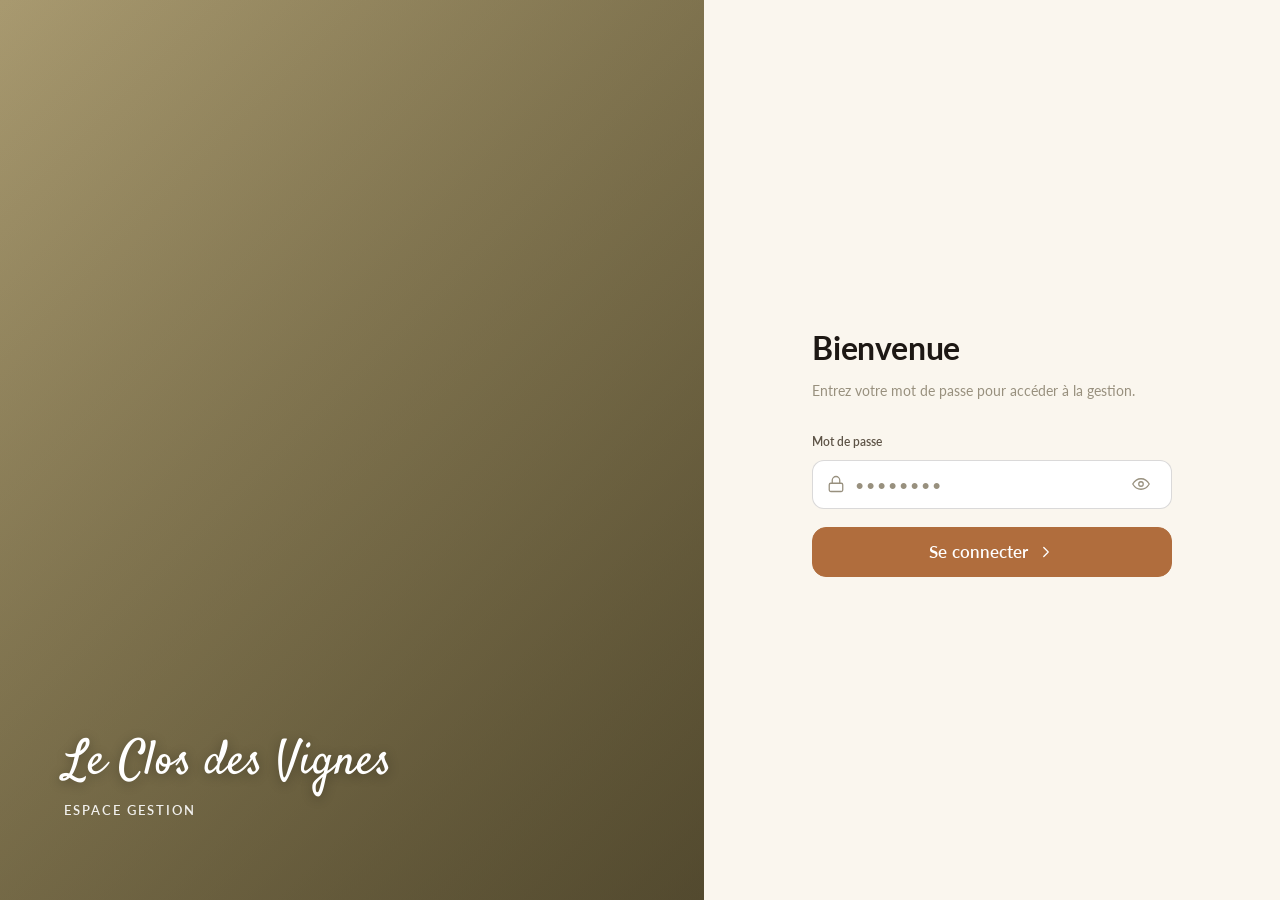
==== commit 81b19372: "Update login.html" ====
--- a/login.html
+++ b/login.html
@@ -6,8 +6,8 @@
     <title>Accès gestion</title>
     <link rel="icon" type="image/png" href="/favicon.png" />
     <link rel="apple-touch-icon" href="/favicon.png" />
-    <meta name="apple-mobile-web-app-title" content="Maison des Érables" />
-    <script>document.documentElement.setAttribute('data-palette', localStorage.getItem('gestion-gite.palette') || 'vignes');</script>
+    <meta name="apple-mobile-web-app-title" content="Le Clos des Vignes" />
+    <script>document.documentElement.setAttribute('data-palette', localStorage.getItem('lcdv.palette') || 'vignes');</script>
     <link rel="preconnect" href="https://fonts.googleapis.com" />
     <link rel="preconnect" href="https://fonts.gstatic.com" crossorigin />
     <link href="https://fonts.googleapis.com/css2?family=Satisfy&family=Lato:wght@300;400;500;600;700;900&display=swap" rel="stylesheet" />
@@ -22,7 +22,7 @@
         <div class="login-hero-image" id="login-hero-image" aria-hidden="true"></div>
         <div class="login-hero-overlay" aria-hidden="true"></div>
         <div class="login-hero-content">
-          <span class="brand login-hero-brand" id="login-property-name">Maison des Érables</span>
+          <span class="brand login-hero-brand" id="login-property-name">Le Clos des Vignes</span>
           <p class="login-hero-eyebrow">Espace gestion</p>
         </div>
       </aside>
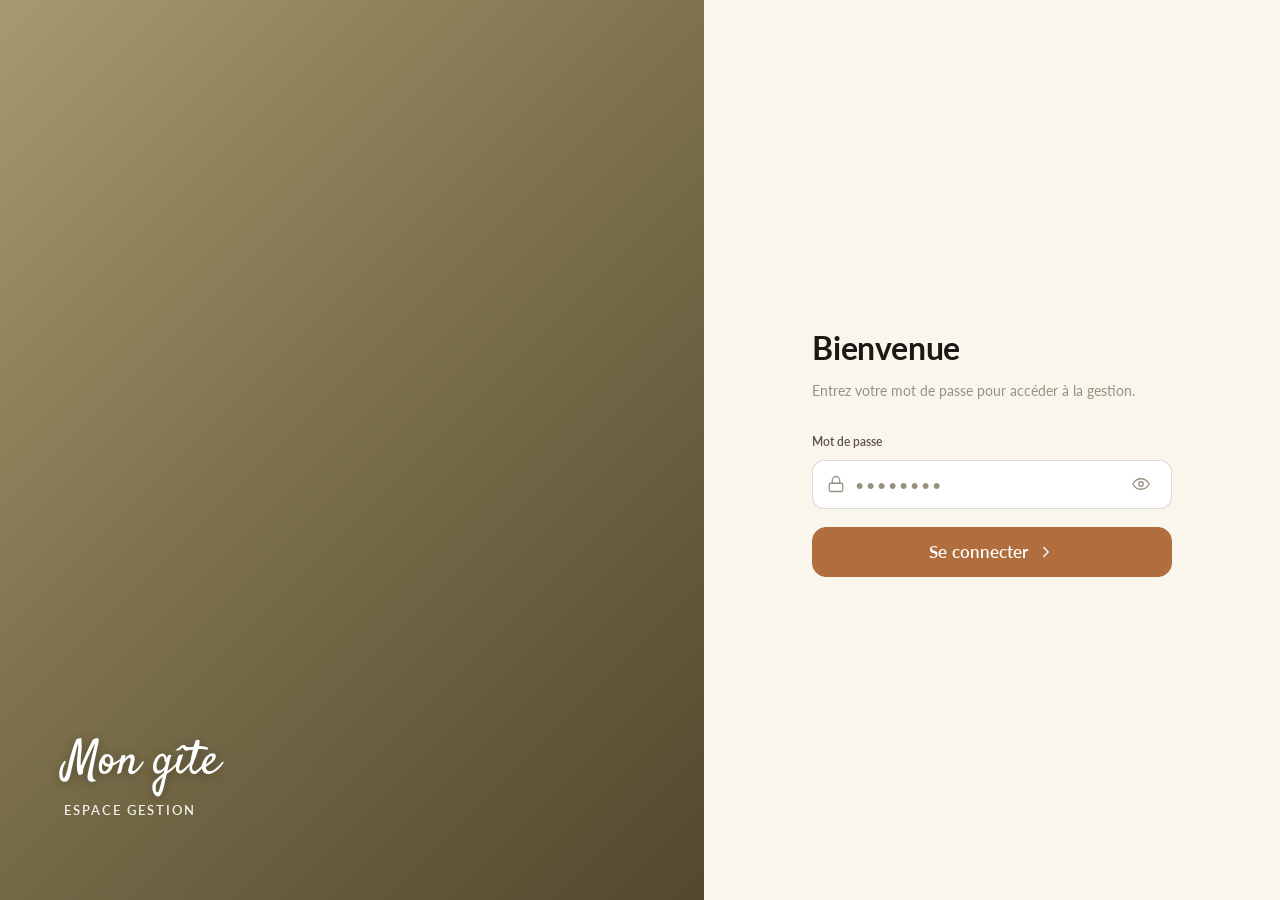
==== commit 376f97f6: "Rename app branding and migrate palette storage key" ====
--- a/login.html
+++ b/login.html
@@ -6,8 +6,8 @@
     <title>Accès gestion</title>
     <link rel="icon" type="image/png" href="/favicon.png" />
     <link rel="apple-touch-icon" href="/favicon.png" />
-    <meta name="apple-mobile-web-app-title" content="Le Clos des Vignes" />
-    <script>document.documentElement.setAttribute('data-palette', localStorage.getItem('lcdv.palette') || 'vignes');</script>
+    <meta name="apple-mobile-web-app-title" content="Gestion Gîte" />
+    <script>(()=>{const key="gestion-gite.palette",legacyKey=["lcd","v.palette"].join("");let palette="vignes";try{palette=localStorage.getItem(key)||localStorage.getItem(legacyKey)||palette;localStorage.setItem(key,palette);localStorage.removeItem(legacyKey)}catch{}document.documentElement.setAttribute("data-palette",palette)})();</script>
     <link rel="preconnect" href="https://fonts.googleapis.com" />
     <link rel="preconnect" href="https://fonts.gstatic.com" crossorigin />
     <link href="https://fonts.googleapis.com/css2?family=Satisfy&family=Lato:wght@300;400;500;600;700;900&display=swap" rel="stylesheet" />
@@ -22,7 +22,7 @@
         <div class="login-hero-image" id="login-hero-image" aria-hidden="true"></div>
         <div class="login-hero-overlay" aria-hidden="true"></div>
         <div class="login-hero-content">
-          <span class="brand login-hero-brand" id="login-property-name">Le Clos des Vignes</span>
+          <span class="brand login-hero-brand" id="login-property-name">Mon gîte</span>
           <p class="login-hero-eyebrow">Espace gestion</p>
         </div>
       </aside>
--- a/css/tokens.css
+++ b/css/tokens.css
@@ -1,6 +1,5 @@
 /* ════════════════════════════════════════════════════════════════════════
-   Le Clos des Vignes — Design tokens & base styles
-   À coller en haut de styles.css.
+   Gestion Gîte — design tokens et styles de base.
    Palette par défaut : "Vignes & pierre claire" (terre cuite).
    ════════════════════════════════════════════════════════════════════════ */
 
